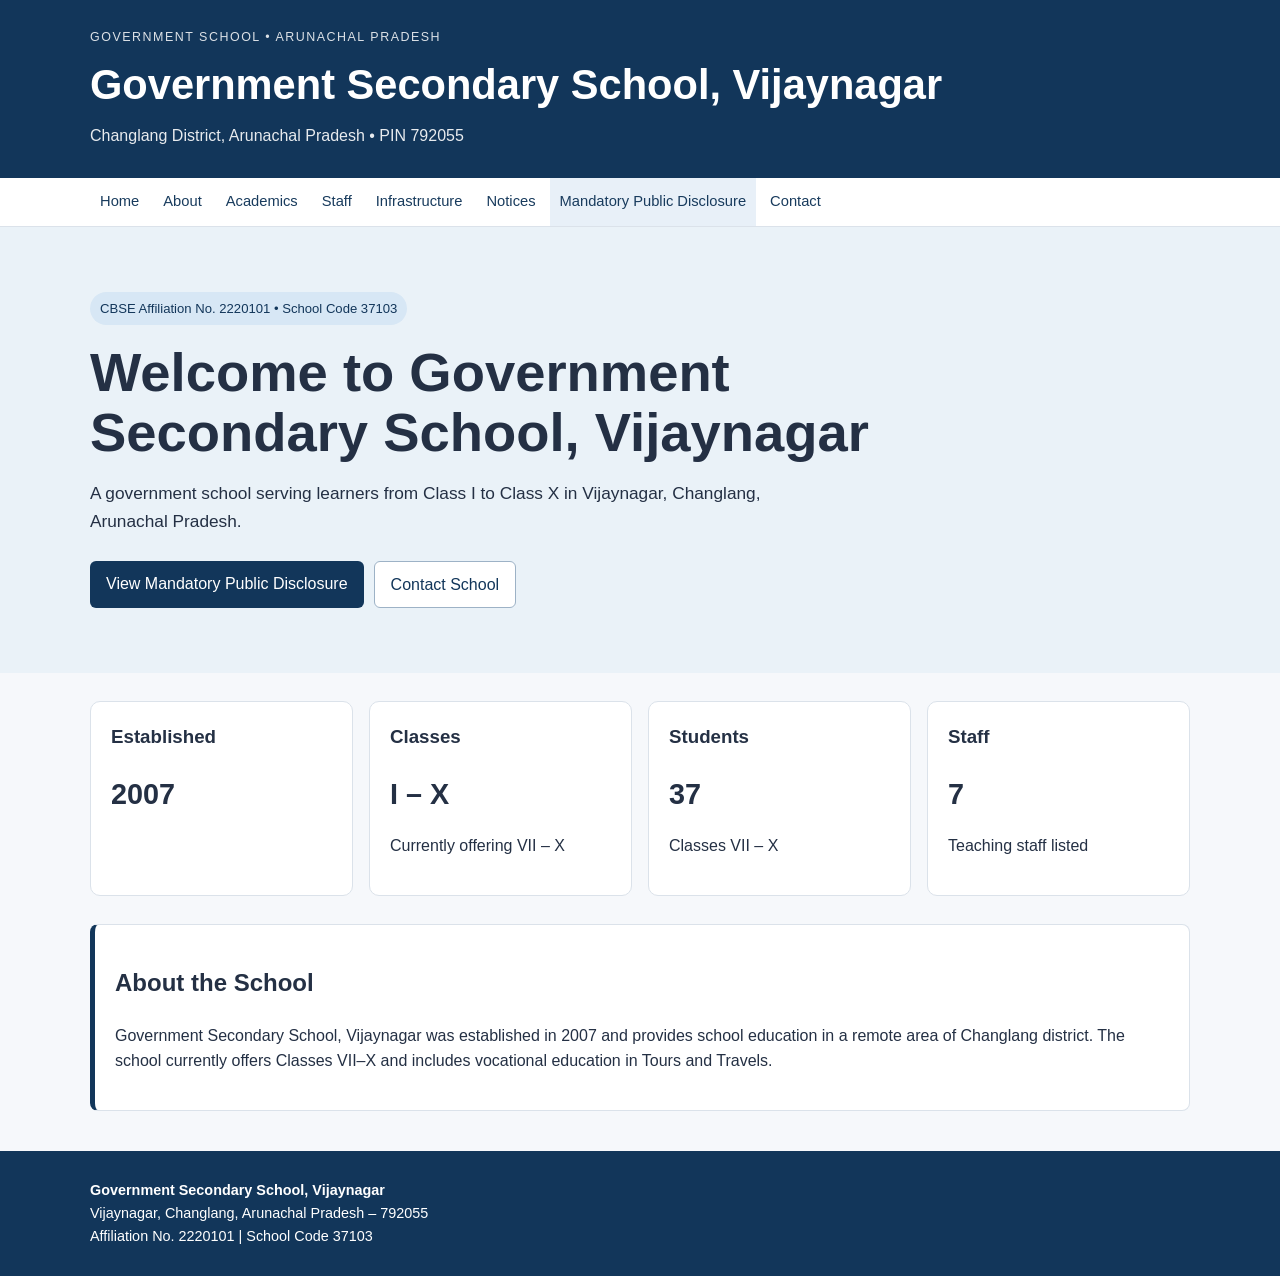
==== index.html @ 1e6794b1 "Add files via upload" ====
<!DOCTYPE html>
<html lang="en">
<head>
<meta charset="UTF-8">
<meta name="viewport" content="width=device-width, initial-scale=1.0">
<title>Government Secondary School, Vijaynagar</title>
<link rel="stylesheet" href="style.css">
</head>
<body>
<header>
  <div class="container header-inner">
    <div>
      <div class="eyebrow">Government School • Arunachal Pradesh</div>
      <h1>Government Secondary School, Vijaynagar</h1>
      <p>Changlang District, Arunachal Pradesh • PIN 792055</p>
    </div>
    <button class="menu-toggle" aria-label="Toggle menu">☰</button>
  </div>
</header>
<nav>
  <div class="container nav-inner">
    <a href="index.html">Home</a>
    <a href="about.html">About</a>
    <a href="academics.html">Academics</a>
    <a href="staff.html">Staff</a>
    <a href="infrastructure.html">Infrastructure</a>
    <a href="notices.html">Notices</a>
    <a class="highlight" href="mandatory-public-disclosure.html">Mandatory Public Disclosure</a>
    <a href="contact.html">Contact</a>
  </div>
</nav>
<main>
<section class="hero">
  <div class="container">
    <span class="badge">CBSE Affiliation No. 2220101 • School Code 37103</span>
    <h2>Welcome to Government Secondary School, Vijaynagar</h2>
    <p>A government school serving learners from Class I to Class X in Vijaynagar, Changlang, Arunachal Pradesh.</p>
    <div class="actions">
      <a class="btn" href="mandatory-public-disclosure.html">View Mandatory Public Disclosure</a>
      <a class="btn secondary" href="contact.html">Contact School</a>
    </div>
  </div>
</section>
<section class="container cards">
  <article><h3>Established</h3><p class="big">2007</p></article>
  <article><h3>Classes</h3><p class="big">I – X</p><p>Currently offering VII – X</p></article>
  <article><h3>Students</h3><p class="big">37</p><p>Classes VII – X</p></article>
  <article><h3>Staff</h3><p class="big">7</p><p>Teaching staff listed</p></article>
</section>
<section class="container notice-box">
  <h2>About the School</h2>
  <p>Government Secondary School, Vijaynagar was established in 2007 and provides school education in a remote area of Changlang district. The school currently offers Classes VII–X and includes vocational education in Tours and Travels.</p>
</section>
</main>
<footer><div class="container"><strong>Government Secondary School, Vijaynagar</strong><br>Vijaynagar, Changlang, Arunachal Pradesh – 792055<br>Affiliation No. 2220101 | School Code 37103</div></footer>
<script src="script.js"></script>
</body>
</html>
---- style.css ----
*{box-sizing:border-box}body{margin:0;font-family:Arial,Helvetica,sans-serif;color:#243044;background:#f6f8fb;line-height:1.6}header{background:#12365a;color:#fff;padding:28px 0}.container{width:min(1100px,92%);margin:auto}.eyebrow{text-transform:uppercase;letter-spacing:1.5px;font-size:.78rem;opacity:.85}h1{margin:4px 0;font-size:clamp(1.7rem,4vw,2.6rem)}header p{margin:2px 0;opacity:.9}nav{background:#fff;border-bottom:1px solid #dbe2ea;position:sticky;top:0;z-index:10}.nav-inner{display:flex;flex-wrap:wrap;gap:4px}.nav-inner a{color:#183b5d;text-decoration:none;padding:12px 10px;font-size:.92rem}.nav-inner a:hover,.nav-inner .highlight{background:#e8f0f8}.hero{background:#eaf2f8;padding:65px 0}.hero h2{font-size:clamp(2rem,5vw,3.4rem);line-height:1.1;max-width:800px;margin:18px 0}.hero p{font-size:1.08rem;max-width:720px}.badge,.status{display:inline-block;background:#d7e7f5;color:#12365a;padding:6px 10px;border-radius:999px;font-size:.82rem}.actions{display:flex;gap:10px;flex-wrap:wrap;margin-top:25px}.btn{display:inline-block;background:#12365a;color:#fff;text-decoration:none;padding:10px 16px;border-radius:6px}.btn.secondary{background:#fff;color:#12365a;border:1px solid #9db2c6}.cards{display:grid;grid-template-columns:repeat(auto-fit,minmax(190px,1fr));gap:16px;margin:28px auto}.cards article,.panel{background:#fff;border:1px solid #dbe2ea;border-radius:10px;padding:20px}.cards h3{margin-top:0}.big{font-size:1.8rem;font-weight:700;margin:5px 0}.page{padding:40px 0}.page h2{font-size:2rem}.grid-2{display:grid;grid-template-columns:1fr 1fr;gap:20px}.notice-box{background:#fff;border:1px solid #dbe2ea;border-left:5px solid #12365a;border-radius:8px;padding:20px;margin:24px auto}.warning{border-left-color:#9a6b00;background:#fffaf0}.table-wrap{overflow-x:auto;margin:18px 0}table{width:100%;border-collapse:collapse;background:#fff}th,td{border:1px solid #dbe2ea;padding:10px;text-align:left;vertical-align:top}th{background:#eef3f7}.document-list{display:grid;gap:10px}.document-list>div{background:#fff;border:1px solid #dbe2ea;border-radius:8px;padding:14px;display:flex;justify-content:space-between;gap:15px;align-items:center}.small-note{font-size:.9rem;color:#667085}footer{margin-top:40px;background:#12365a;color:#fff;padding:28px 0;font-size:.9rem}.menu-toggle{display:none}@media(max-width:700px){.nav-inner a{padding:9px 7px;font-size:.84rem}.grid-2{grid-template-columns:1fr}.document-list>div{display:block}.document-list .status{margin-top:7px}.hero{padding:45px 0}.cards{grid-template-columns:1fr 1fr}}@media(max-width:420px){.cards{grid-template-columns:1fr}}
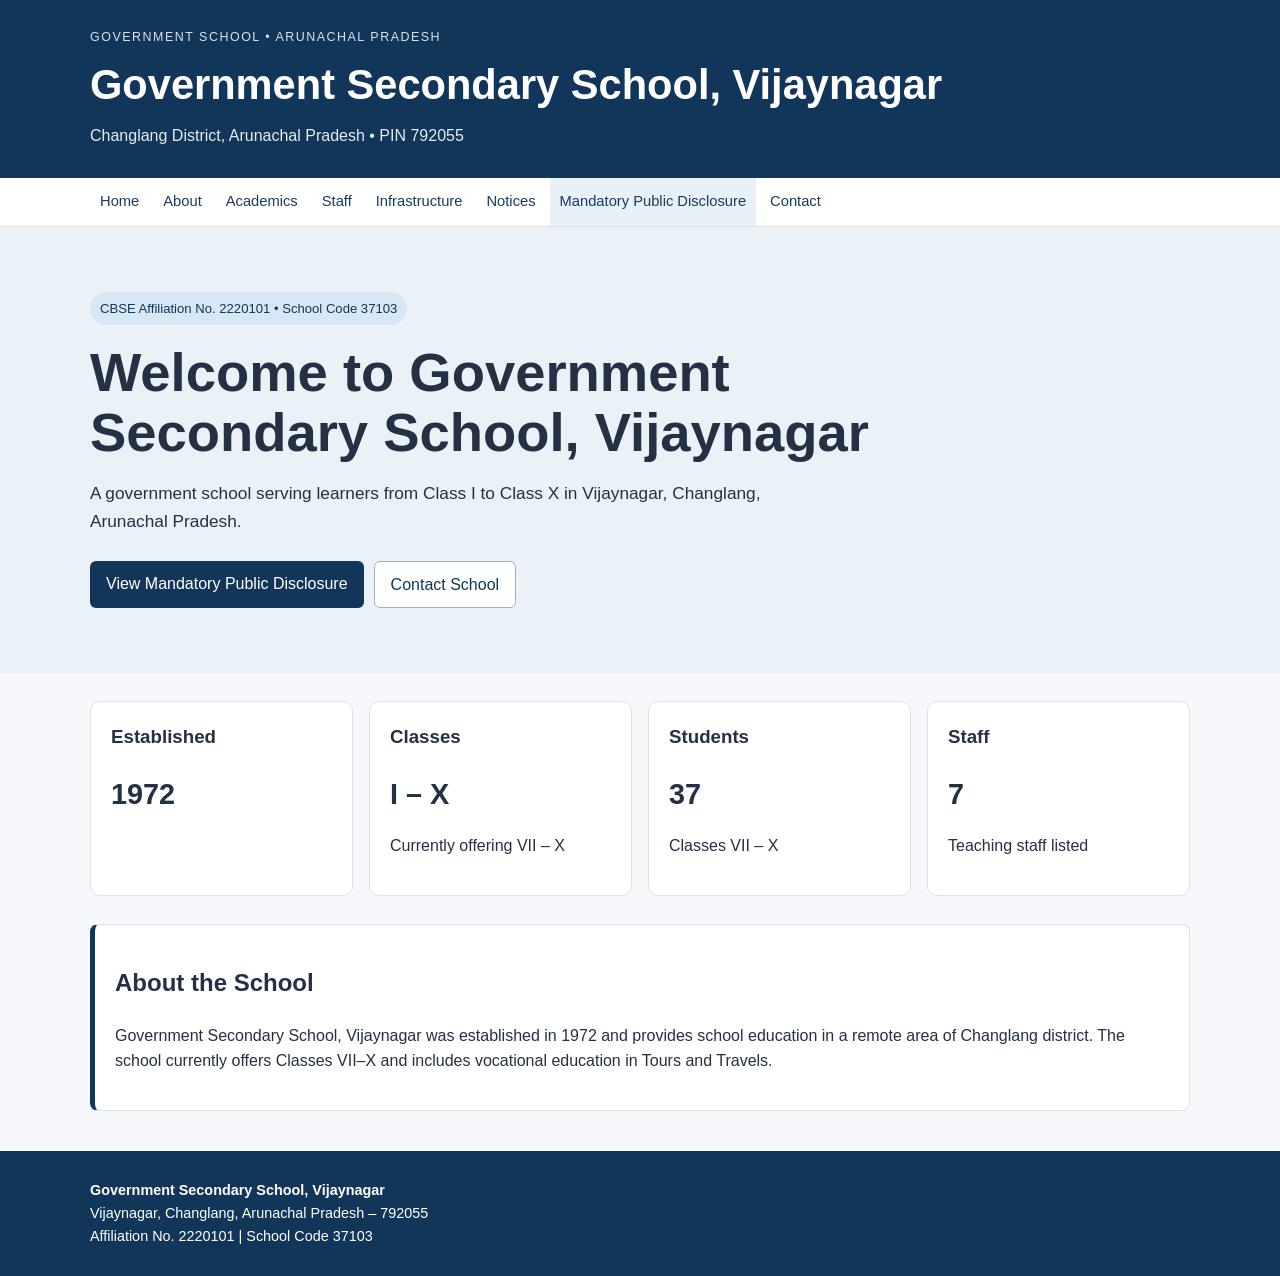
==== commit 1a2d22f6: "Update establishment year from 2007 to 1972" ====
--- a/index.html
+++ b/index.html
@@ -42,17 +42,17 @@
   </div>
 </section>
 <section class="container cards">
-  <article><h3>Established</h3><p class="big">2007</p></article>
+  <article><h3>Established</h3><p class="big">1972</p></article>
   <article><h3>Classes</h3><p class="big">I – X</p><p>Currently offering VII – X</p></article>
   <article><h3>Students</h3><p class="big">37</p><p>Classes VII – X</p></article>
   <article><h3>Staff</h3><p class="big">7</p><p>Teaching staff listed</p></article>
 </section>
 <section class="container notice-box">
   <h2>About the School</h2>
-  <p>Government Secondary School, Vijaynagar was established in 2007 and provides school education in a remote area of Changlang district. The school currently offers Classes VII–X and includes vocational education in Tours and Travels.</p>
+  <p>Government Secondary School, Vijaynagar was established in 1972 and provides school education in a remote area of Changlang district. The school currently offers Classes VII–X and includes vocational education in Tours and Travels.</p>
 </section>
 </main>
 <footer><div class="container"><strong>Government Secondary School, Vijaynagar</strong><br>Vijaynagar, Changlang, Arunachal Pradesh – 792055<br>Affiliation No. 2220101 | School Code 37103</div></footer>
 <script src="script.js"></script>
 </body>
-</html>+</html>
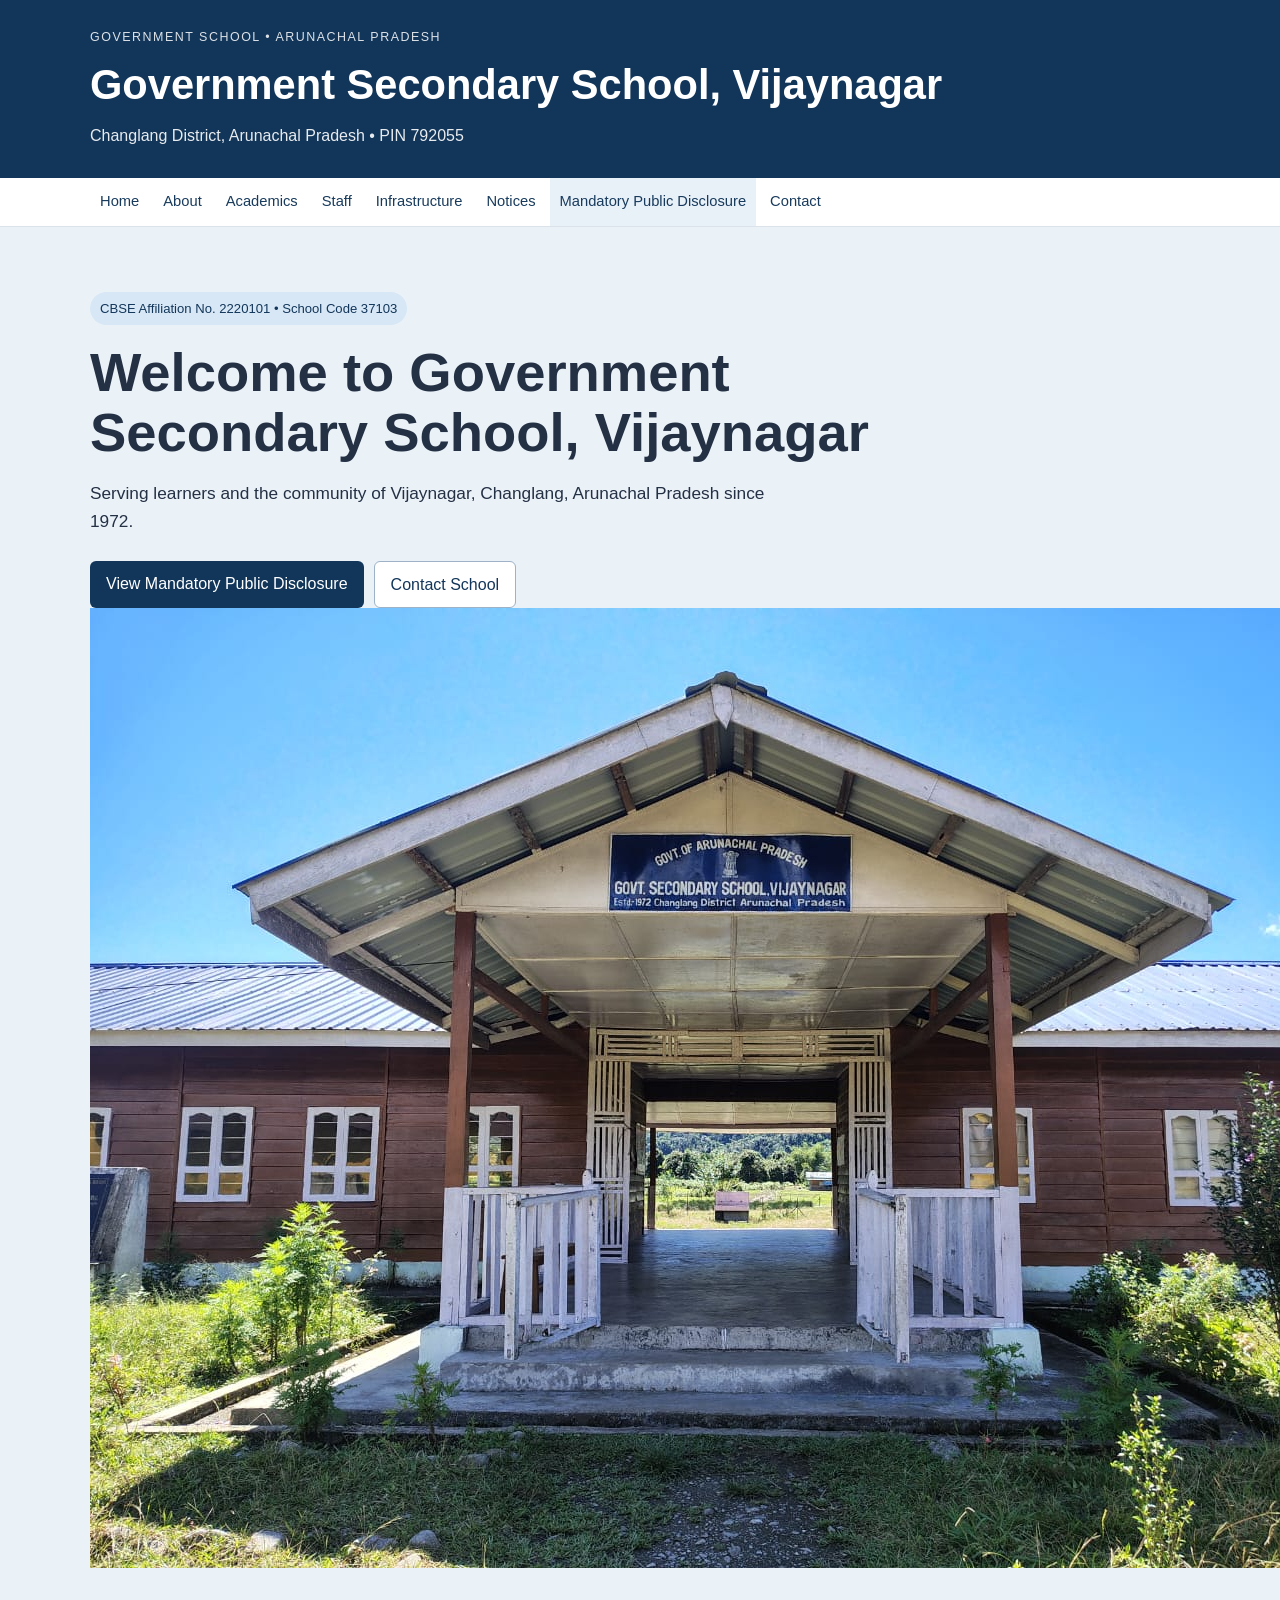
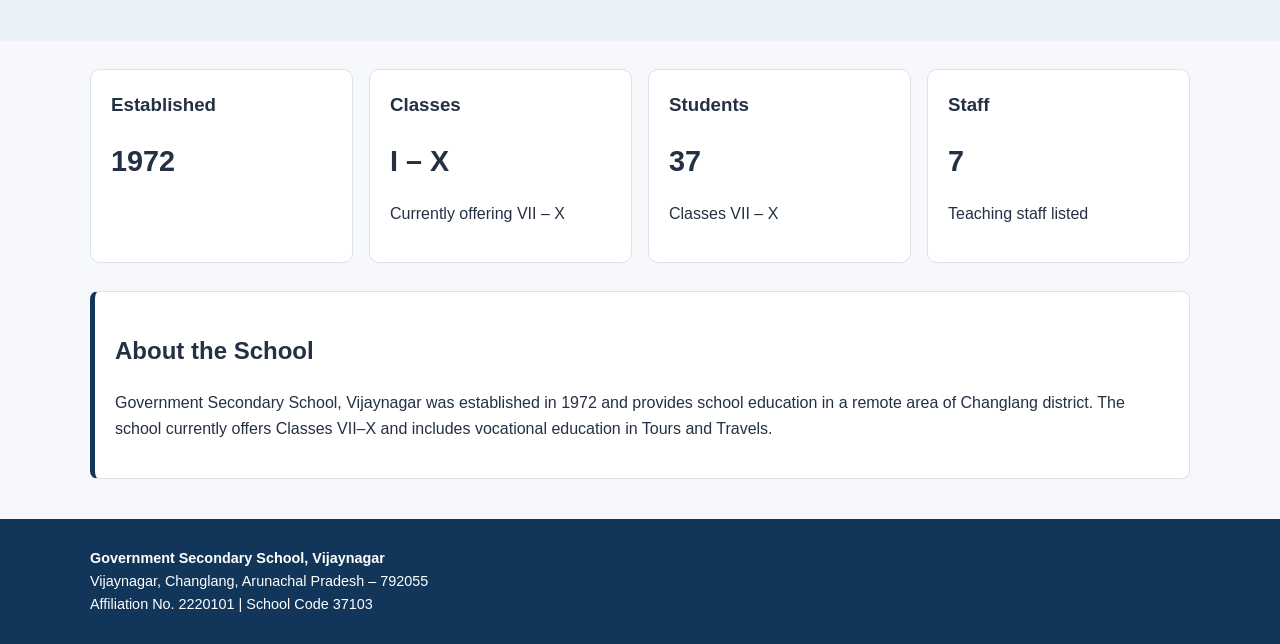
==== commit 2aeaf394: "Revamp hero section with new text and image Updated hero section to include new content and layout." ====
--- a/index.html
+++ b/index.html
@@ -31,13 +31,19 @@
 </nav>
 <main>
 <section class="hero">
-  <div class="container">
-    <span class="badge">CBSE Affiliation No. 2220101 • School Code 37103</span>
-    <h2>Welcome to Government Secondary School, Vijaynagar</h2>
-    <p>A government school serving learners from Class I to Class X in Vijaynagar, Changlang, Arunachal Pradesh.</p>
-    <div class="actions">
-      <a class="btn" href="mandatory-public-disclosure.html">View Mandatory Public Disclosure</a>
-      <a class="btn secondary" href="contact.html">Contact School</a>
+  <div class="container hero-content">
+    <div class="hero-text">
+      <span class="badge">CBSE Affiliation No. 2220101 • School Code 37103</span>
+      <h2>Welcome to Government Secondary School, Vijaynagar</h2>
+      <p>Serving learners and the community of Vijaynagar, Changlang, Arunachal Pradesh since 1972.</p>
+      <div class="actions">
+        <a class="btn" href="mandatory-public-disclosure.html">View Mandatory Public Disclosure</a>
+        <a class="btn secondary" href="contact.html">Contact School</a>
+      </div>
+    </div>
+
+    <div class="hero-image">
+      <img src="assets/1.jpeg" alt="Government Secondary School, Vijaynagar">
     </div>
   </div>
 </section>
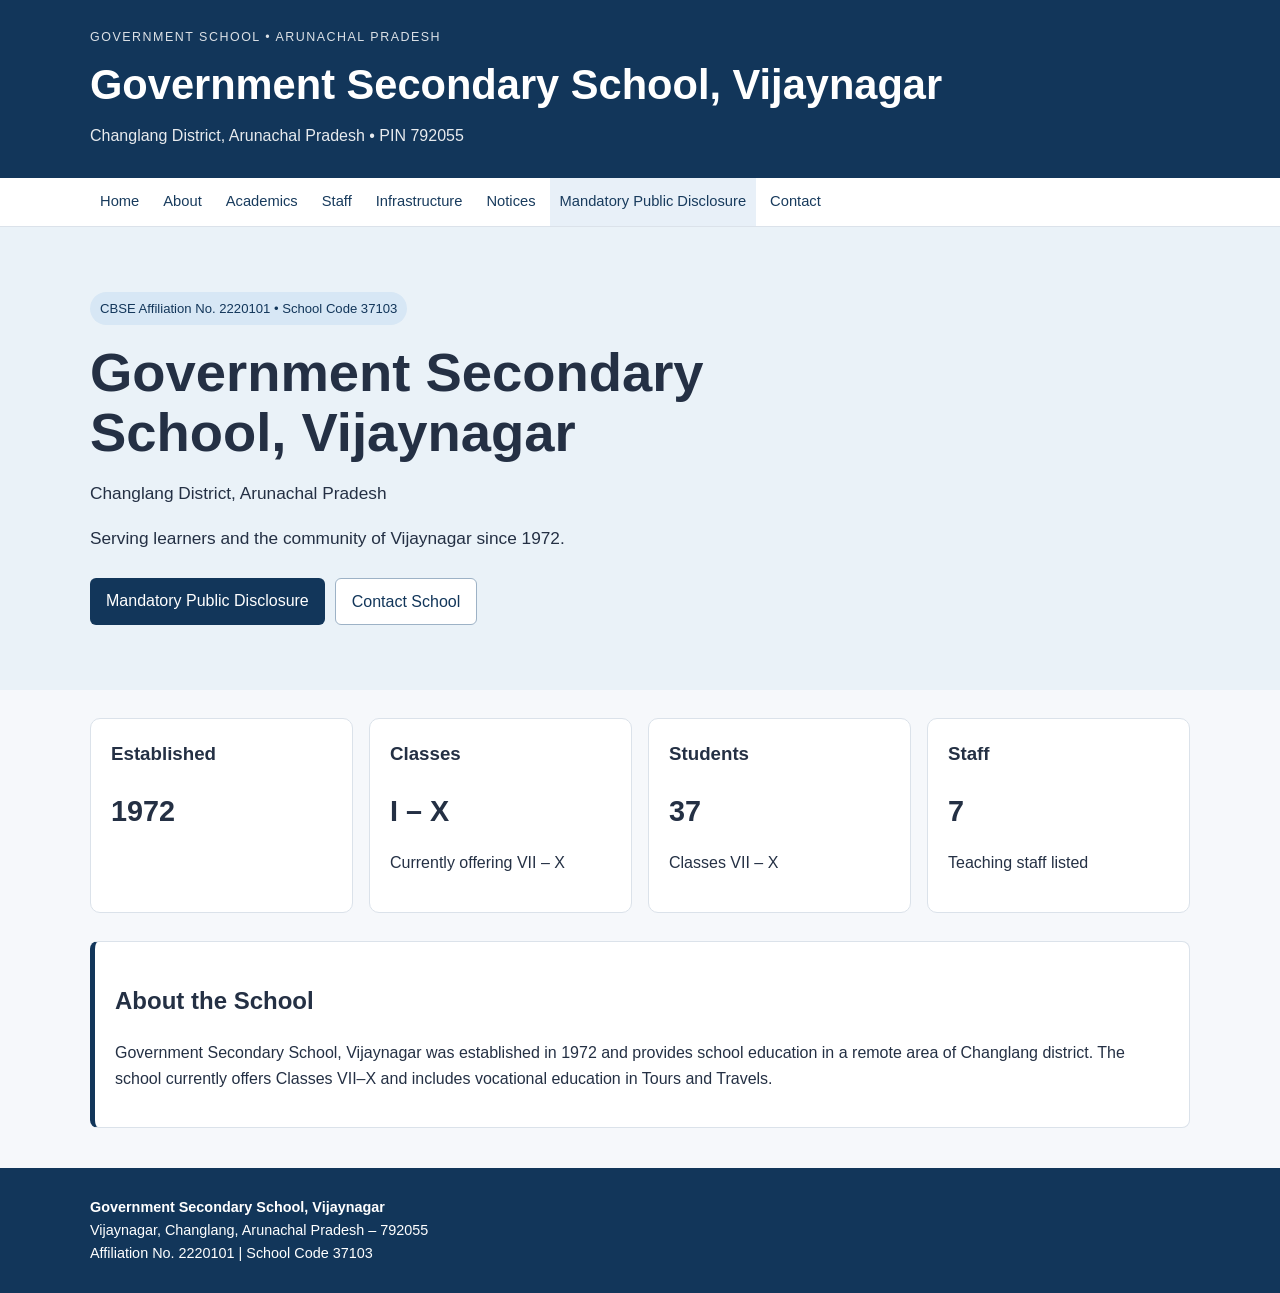
==== commit d0f7034f: "Revise hero section content and images Updated hero section with new images and text." ====
--- a/index.html
+++ b/index.html
@@ -31,19 +31,38 @@
 </nav>
 <main>
 <section class="hero">
+  <div class="hero-slideshow">
+    <div class="hero-slide active" style="background-image: url('assets/1.jpeg');"></div>
+    <div class="hero-slide" style="background-image: url('assets/WhatsApp%20Image%202026-10-08%20at%201.46.57%20AM.jpeg');"></div>
+    <div class="hero-slide" style="background-image: url('assets/WhatsApp%20Image%202026-10-08%20at%201.47.09%20AM.jpeg');"></div>
+    <div class="hero-slide" style="background-image: url('assets/WhatsApp%20Image%202026-10-08%20at%201.47.10%20AM.jpeg');"></div>
+  </div>
+
+  <div class="hero-overlay"></div>
+
   <div class="container hero-content">
     <div class="hero-text">
       <span class="badge">CBSE Affiliation No. 2220101 • School Code 37103</span>
-      <h2>Welcome to Government Secondary School, Vijaynagar</h2>
-      <p>Serving learners and the community of Vijaynagar, Changlang, Arunachal Pradesh since 1972.</p>
+
+      <h2>Government Secondary School, Vijaynagar</h2>
+
+      <p class="hero-location">
+        Changlang District, Arunachal Pradesh
+      </p>
+
+      <p>
+        Serving learners and the community of Vijaynagar since 1972.
+      </p>
+
       <div class="actions">
-        <a class="btn" href="mandatory-public-disclosure.html">View Mandatory Public Disclosure</a>
-        <a class="btn secondary" href="contact.html">Contact School</a>
+        <a class="btn" href="mandatory-public-disclosure.html">
+          Mandatory Public Disclosure
+        </a>
+
+        <a class="btn secondary" href="contact.html">
+          Contact School
+        </a>
       </div>
-    </div>
-
-    <div class="hero-image">
-      <img src="assets/1.jpeg" alt="Government Secondary School, Vijaynagar">
     </div>
   </div>
 </section>
